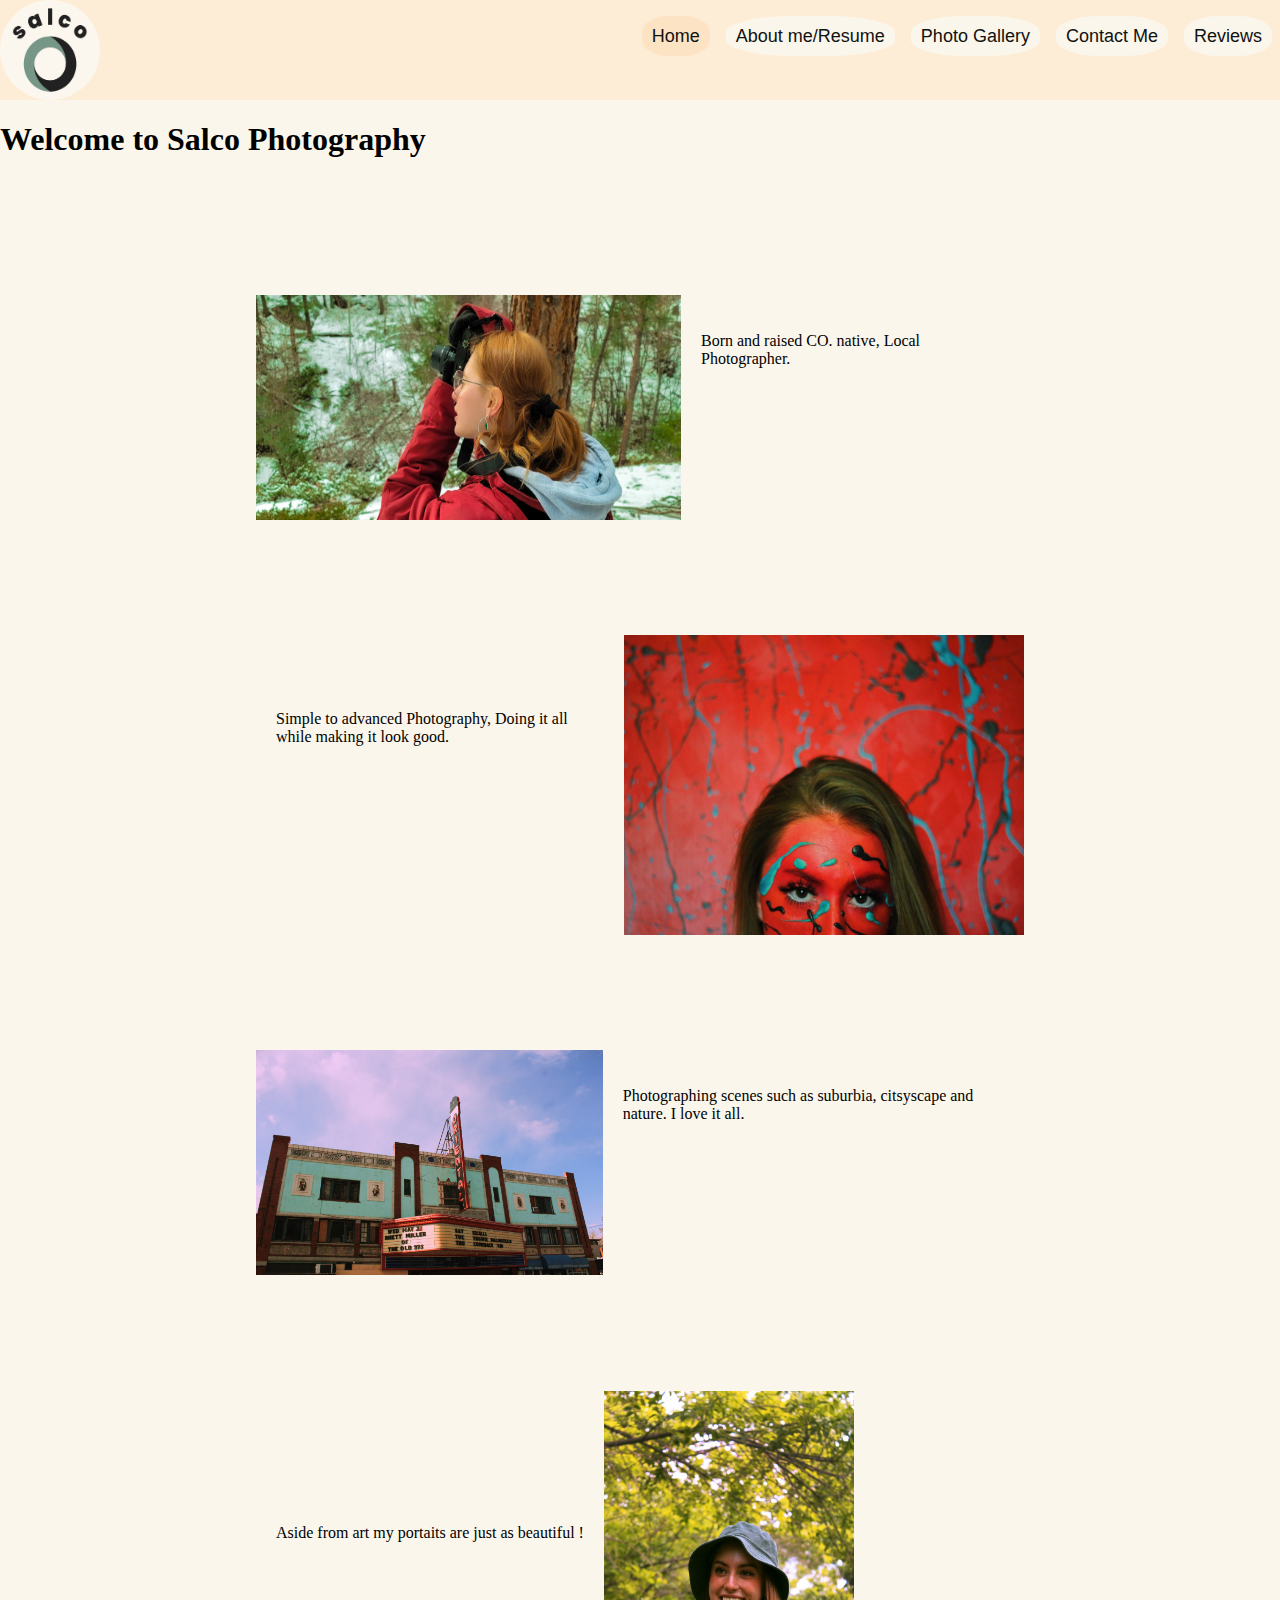
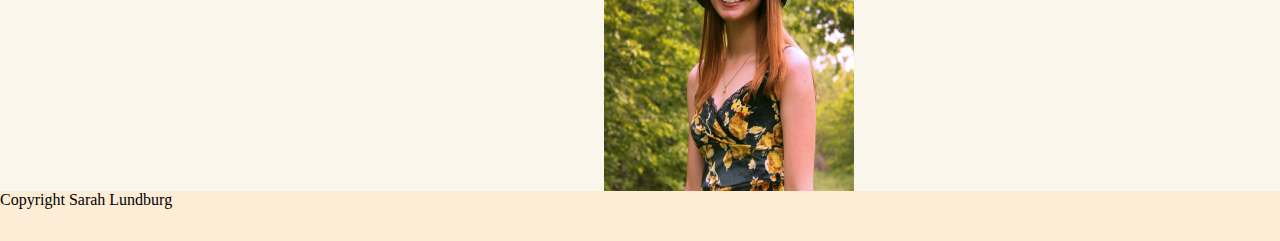
==== index.html @ 5c416653 "sarah website 3" ====
<!DOCTYPE html>
<html lang="en">
<head>
    <meta charset="UTF-8">
    <meta http-equiv="X-UA-Compatible" content="IE=edge">
    <meta name="viewport" content="width=device-width, initial-scale=1.0">
    <title>Sarah-Portfolio-Midterm</title>
    <link rel="Stylesheet" href="css/style.css">
</head>
<body>
    <!-- navigation  -->
    
    <nav>
        <img id="Logo" width="100" height="100" src="images/vista-logos/logo-png.png" alt="Logo">
       
        <ul id="nav-list">
            <li><a href="index.html"  class="active">Home</a></li>
            <li><a href="about-me.html" >About me/Resume </a></li>
            <li><a href="photo-gallery.html" >Photo Gallery</a></li>
            <li><a href="contact-me.html" >Contact Me</a></li>
            <li><a href="reviews.html" >Reviews</a></li>
        </ul>
        

    </nav>
    <h1 id="welcome-h1"> Welcome to Salco Photography</h1>
    <div class="main-div">
        <div class="div1">
            <img width="425" height="225" src="images/Photo1me.jpg" alt="Homepgme" id="homePhoto1 homepic">
            <div><p class="p1 font"> Born and raised CO. native, Local Photographer.</p></div>
        </div>
    
        <div class="div1">
            <p class="p2 font">Simple to advanced Photography, Doing it all while making it look good. </p>
            <img width="400" height="300" src="images/Photo2me.JPG" alt="Homepgme2" id="homePhoto2 homepic">
        </div>


         <div class="div1">
             <img width="425" height="225" src="images/orientalb.JPG" alt="Homepgme" id="oriental building homepic">
            <div><p class="p3 font"> Photographing scenes such as suburbia, citsyscape and nature. I love it all. </p></div>
        </div>

        <div class="div1">
            <p class="p4 font"> Aside from art my portaits are just as beautiful ! </p>
            <img width="250" height="400" src="images/sarahportait.jpg" alt="Homepgme2" id="yellow_flowers homepic">
        </div>
    </div>
       
   
    <footer>
        Copyright Sarah Lundburg
    </footer>
    
    
</body>
</html>
---- css/style.css ----
/*  */
@font-face {
    font-family: 'poppins-bold';
    src: url(Fonts/Poppins-ExtraBold.ttf);
}
body{
    background-color: #fbf6eb;
    margin: 0;
    padding: 0;
    font-family: 'poppins-bold';


}
nav{
    display: flex;
    background-color: rgb(254, 237, 214);
    background-size: cover;
    font-family: 'poppins-bold', sans-serif;
    min-width: 100%;
    height: 100px;
    font-size: 18px;
    justify-content: space-between;
    

}
#nav-list{
    display: flex;
    list-style-type: none;
    
}
nav a{
    background-color: #fbf6eb;
    border-radius: 40%;
    text-decoration: none;
    color: rgb(16, 18, 17);
    padding:10px;
    
    

}
#navlist ul{
    
}
nav li{
    padding: 8px;
    
    
    
    
    

}
#Logo{
    width: 100;
    height: 100;
    border-radius: 50%;
}
a.active{
    background-color:rgb(251, 227, 195) ; 
}
/* body css */

.div1 img{
    max-height: 100%;
    max-width: 100%;
    padding-top: 15%;
}
.div1 p{
    padding: 10px;
    margin: 10px;
    padding-top: 10px;
}

.div1{
    display: flex;
    padding-left: 20%;
    padding-right: 20%;
    align-items: center;
    
}
.main-div{
    
}
/* about me css */
.aboutmediv{
    padding: 10px;

}
.abphoto{
    padding-left: 15%;
}
/* photo gallery css */
.animals-div{

}
.animals-img{
    width: 300px;
    height: 200px;

}
.lifestyle-div{

}
.lifestyle-img{
    width: 300px;
    height: 200px;

}
.landscape-div{

}
.landscape-img{
    width: 300px;
    height: 200px;

}
#tall-img{
    height: 400px;
}
/* contact me css */
.about-me-form{
    display: inline-block;
    padding-left: 40%;
    
}
form label{
    display: inline-block;

}
form input{
    display: inline-block;

}








/* media queries */
@media screen and (max-width: 789px) {
    nav{
        height: 225px;
        
    }
    #nav-list {
        display: block;
        padding: 0;
    }
  }
  @media screen and (max-width: 458px){
    #nav-list {
        padding-left: 0%;
    }
    .div1 img{
        height: 50%;
    }

  }
  @media screen and (max-width: 610px){
    .div1 {
        width: 100%;
        display: block;
        height: 50%;
        padding: 0%;
        padding-left: 5% ;
    }
    
    
  }
  @media screen and (max-width: 1200px){
        .abphoto{
            padding-left: 0%;
            max-width: 100% ;
            height: 65%;
            
        }
  }
footer{
    background-color: rgb(254, 237, 214);
    height: 50px;
    position: static;
    bottom: 0;
    width: 100%;

}
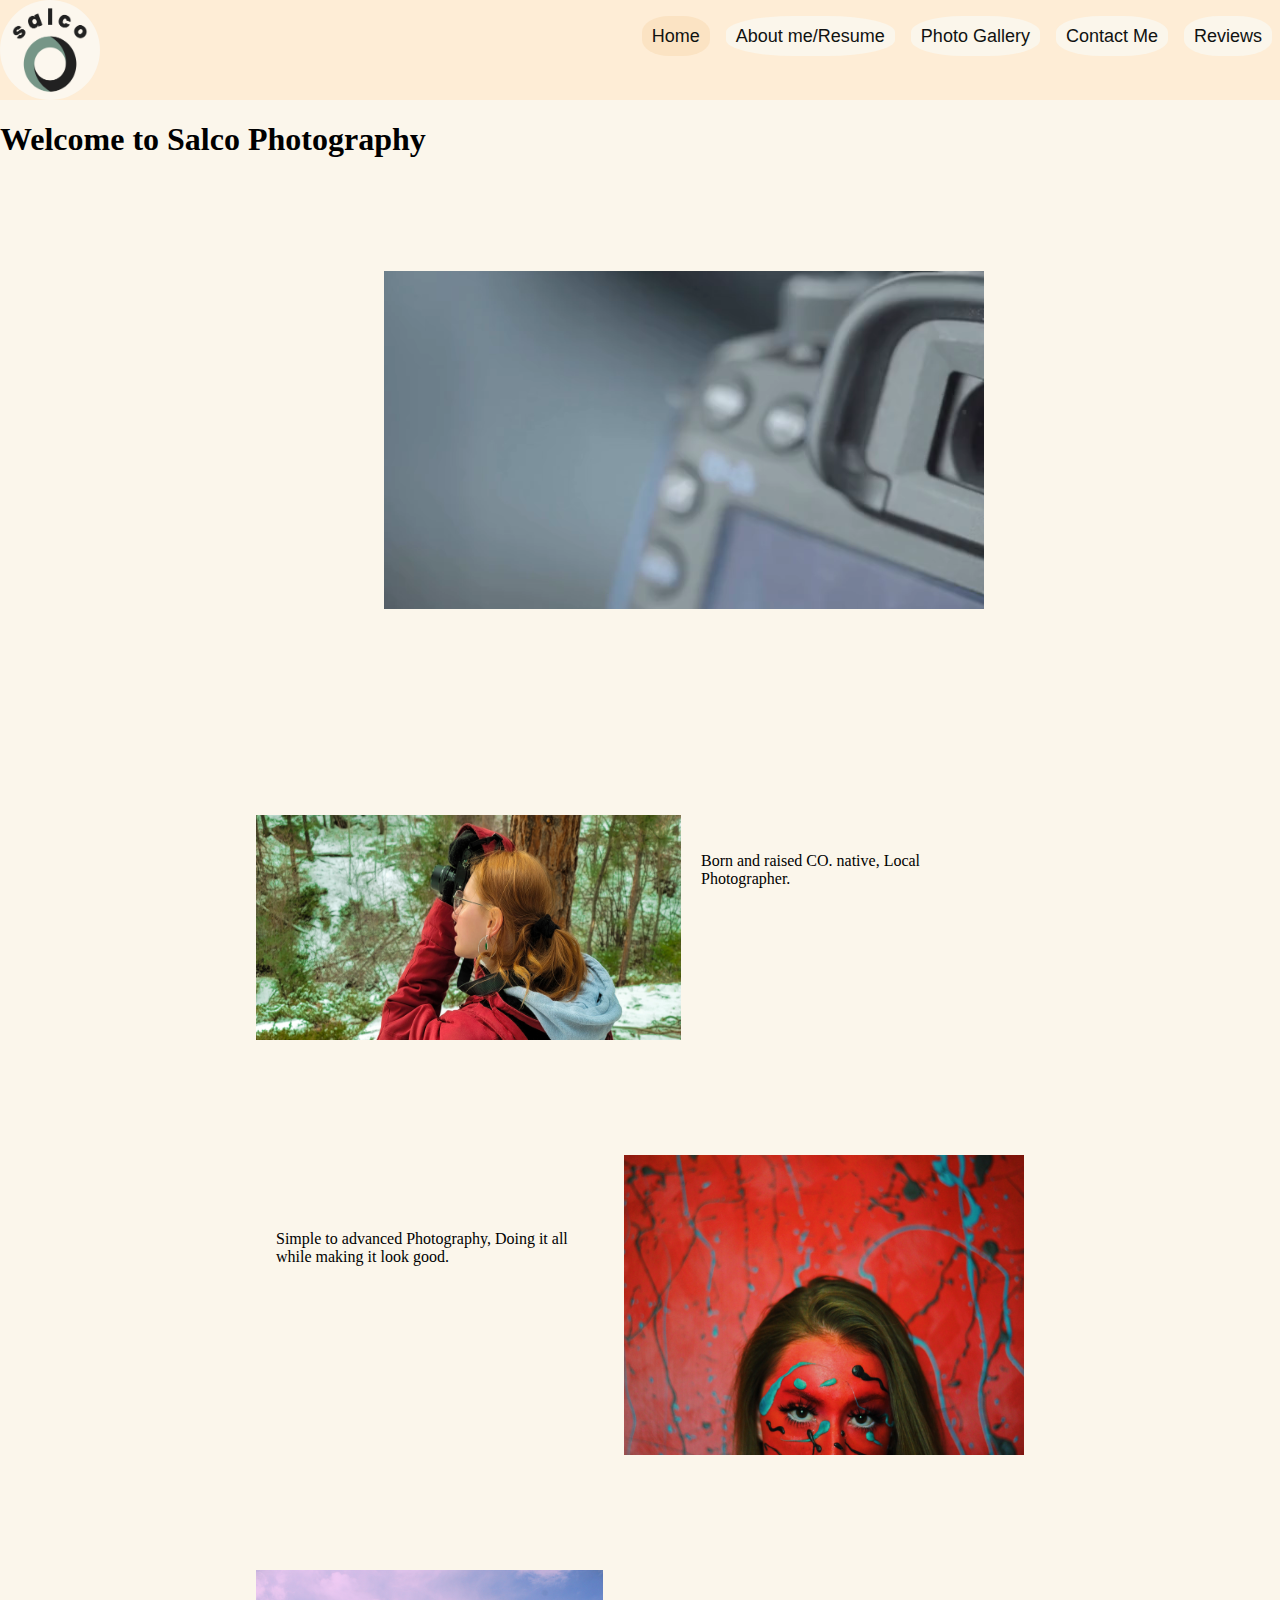
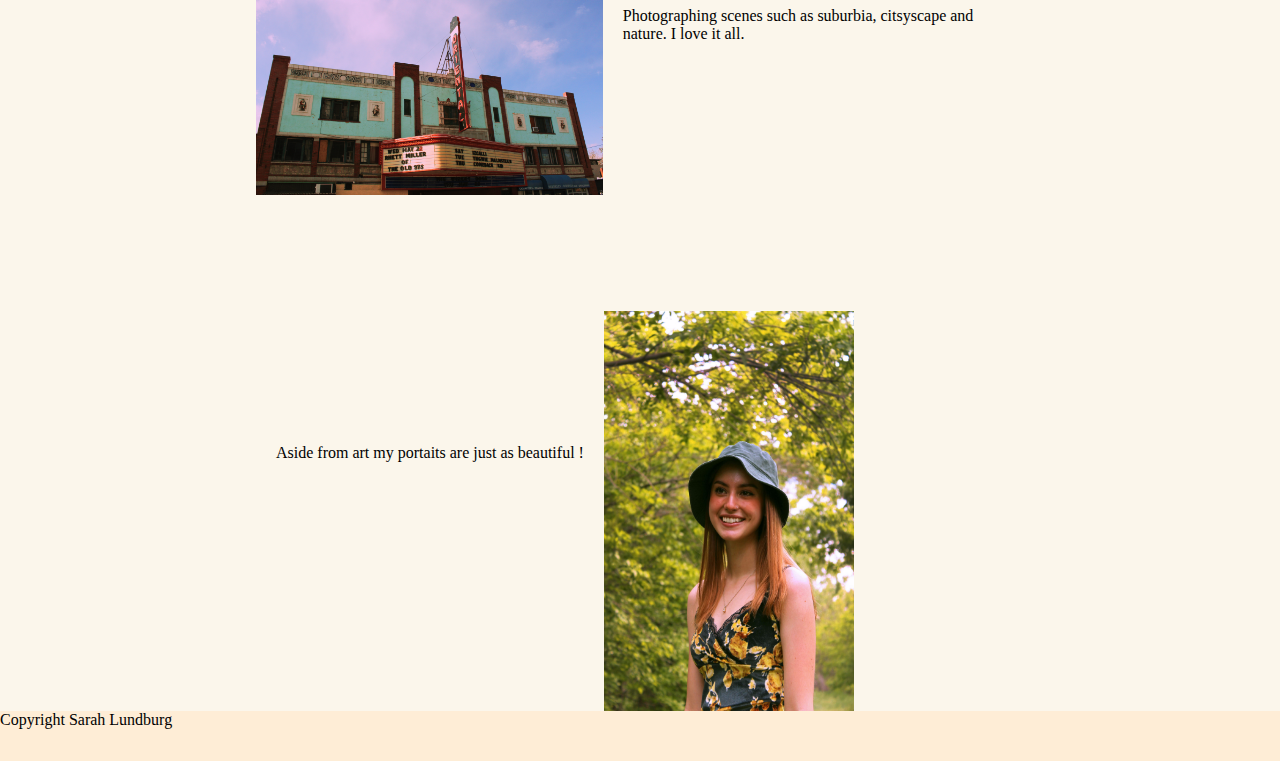
==== commit ec2b2fd7: "changes" ====
--- a/index.html
+++ b/index.html
@@ -24,6 +24,16 @@
 
     </nav>
     <h1 id="welcome-h1"> Welcome to Salco Photography</h1>
+    <div class="loopvideo">
+
+        <video width="600" height="520" autoplay loop >
+            <source src="images/photography-21188.mp4" type="video/mp4">
+        
+            Your browser does not support the video tag.
+        </video>
+    </div>
+
+
     <div class="main-div">
         <div class="div1">
             <img width="425" height="225" src="images/Photo1me.jpg" alt="Homepgme" id="homePhoto1 homepic">
--- a/css/style.css
+++ b/css/style.css
@@ -59,7 +59,11 @@
     background-color:rgb(251, 227, 195) ; 
 }
 /* body css */
-
+.loopvideo{
+    display: flex;
+    align-items: center;
+    margin-left: 30%;
+}
 .div1 img{
     max-height: 100%;
     max-width: 100%;
@@ -148,6 +152,9 @@
     #nav-list {
         display: block;
         padding: 0;
+    }
+    .loopvideo{
+        margin-left: 15%;
     }
   }
   @media screen and (max-width: 458px){
@@ -167,7 +174,9 @@
         padding: 0%;
         padding-left: 5% ;
     }
-    
+    .loopvideo{
+        all: initial;
+    }
     
   }
   @media screen and (max-width: 1200px){
@@ -178,6 +187,12 @@
             
         }
   }
+  @media screen and (max-width: 966px) {
+   
+    .loopvideo{
+        margin-left: 15%;
+    }
+  }
 footer{
     background-color: rgb(254, 237, 214);
     height: 50px;
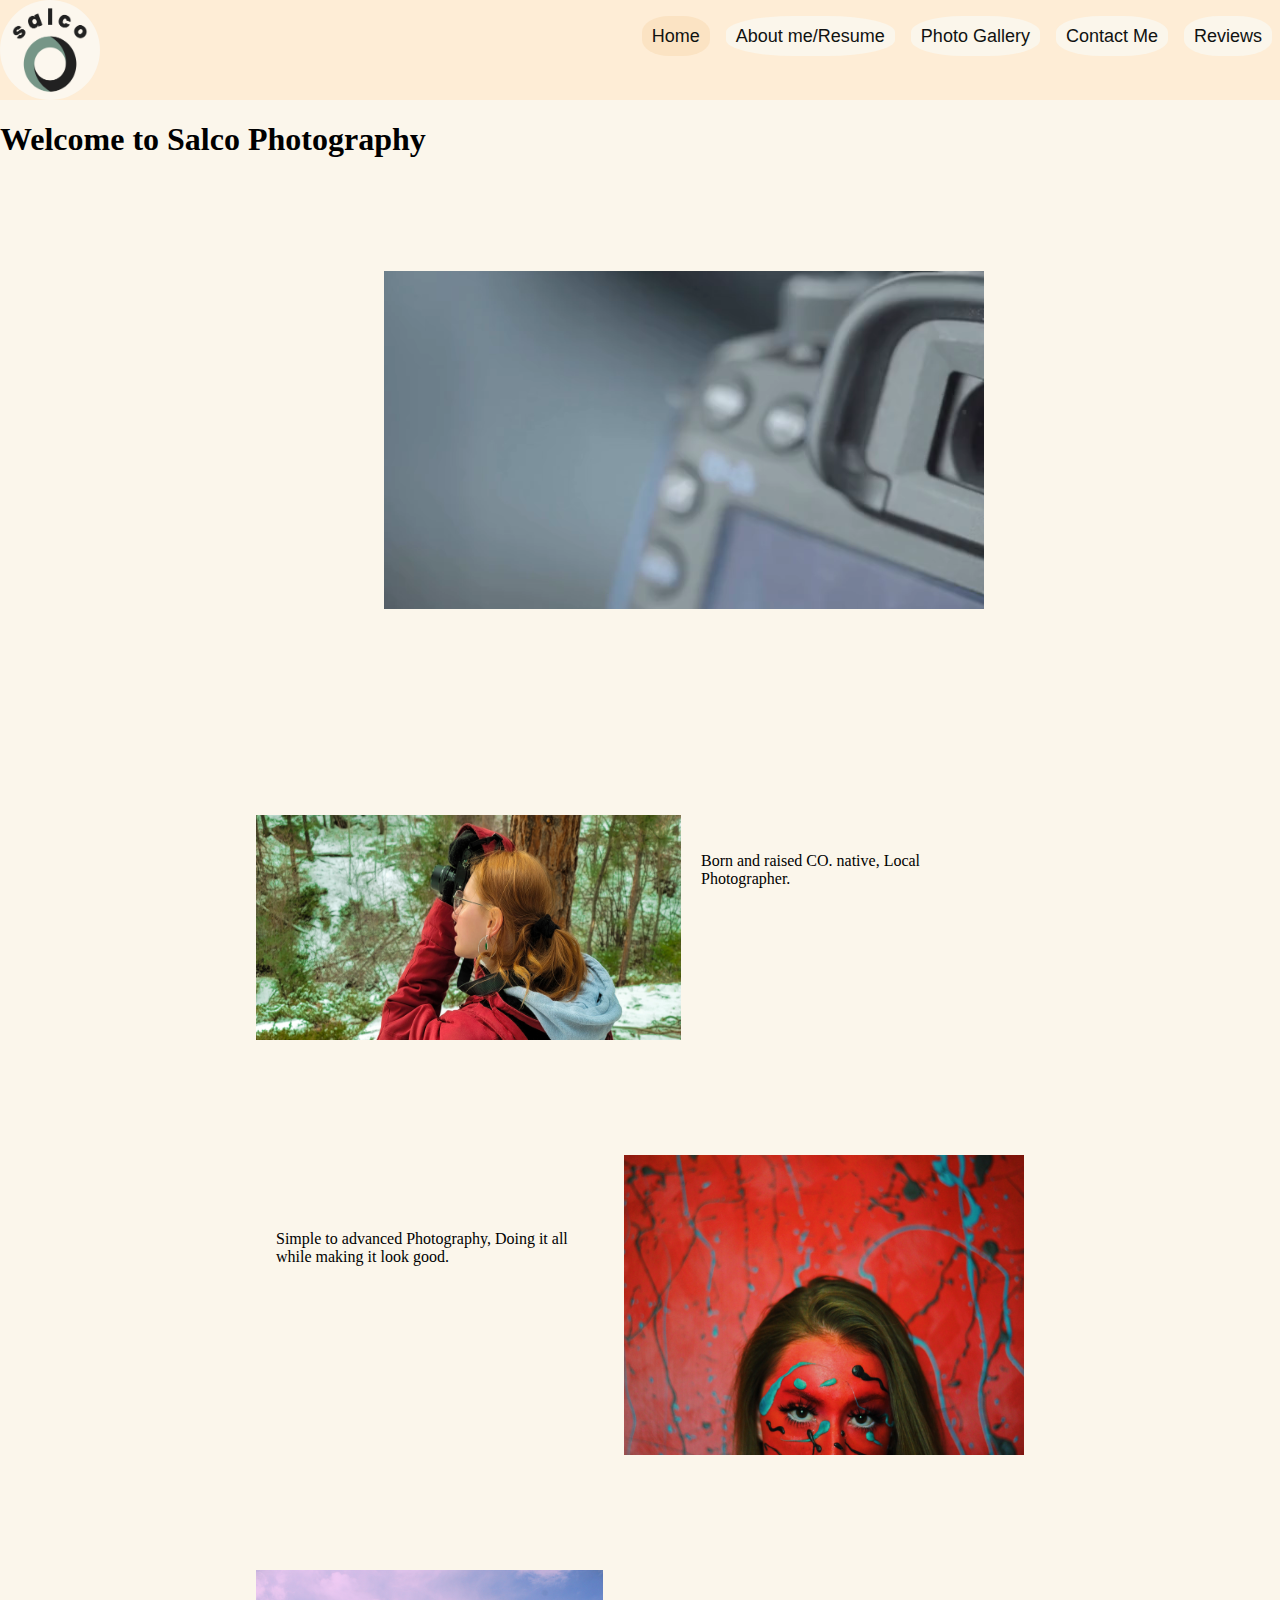
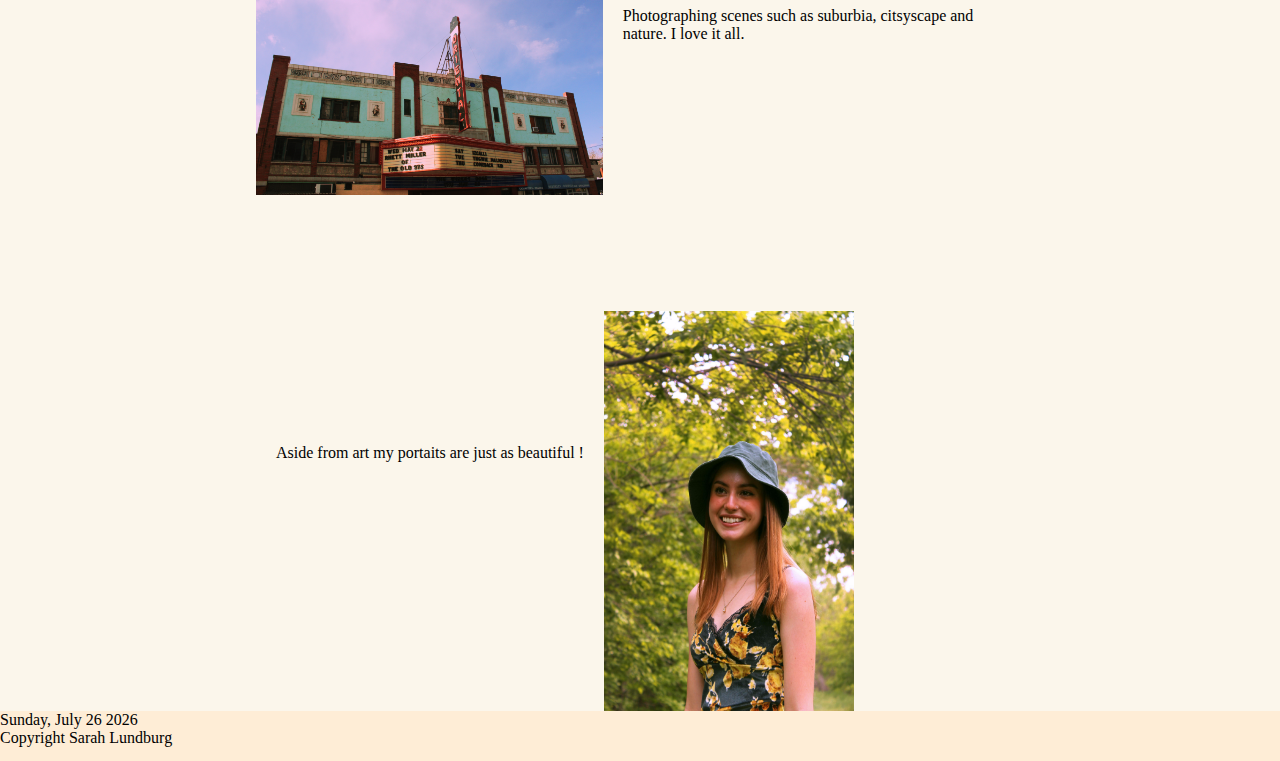
==== commit 56ac3aa1: "added date" ====
--- a/index.html
+++ b/index.html
@@ -6,6 +6,8 @@
     <meta name="viewport" content="width=device-width, initial-scale=1.0">
     <title>Sarah-Portfolio-Midterm</title>
     <link rel="Stylesheet" href="css/style.css">
+    <script src="javascript/javascript.js" defer></script>
+
 </head>
 <body>
     <!-- navigation  -->
@@ -59,6 +61,9 @@
        
    
     <footer>
+        <div class="DATE">
+            <div class="date"></div>
+        </div>
         Copyright Sarah Lundburg
     </footer>
     
